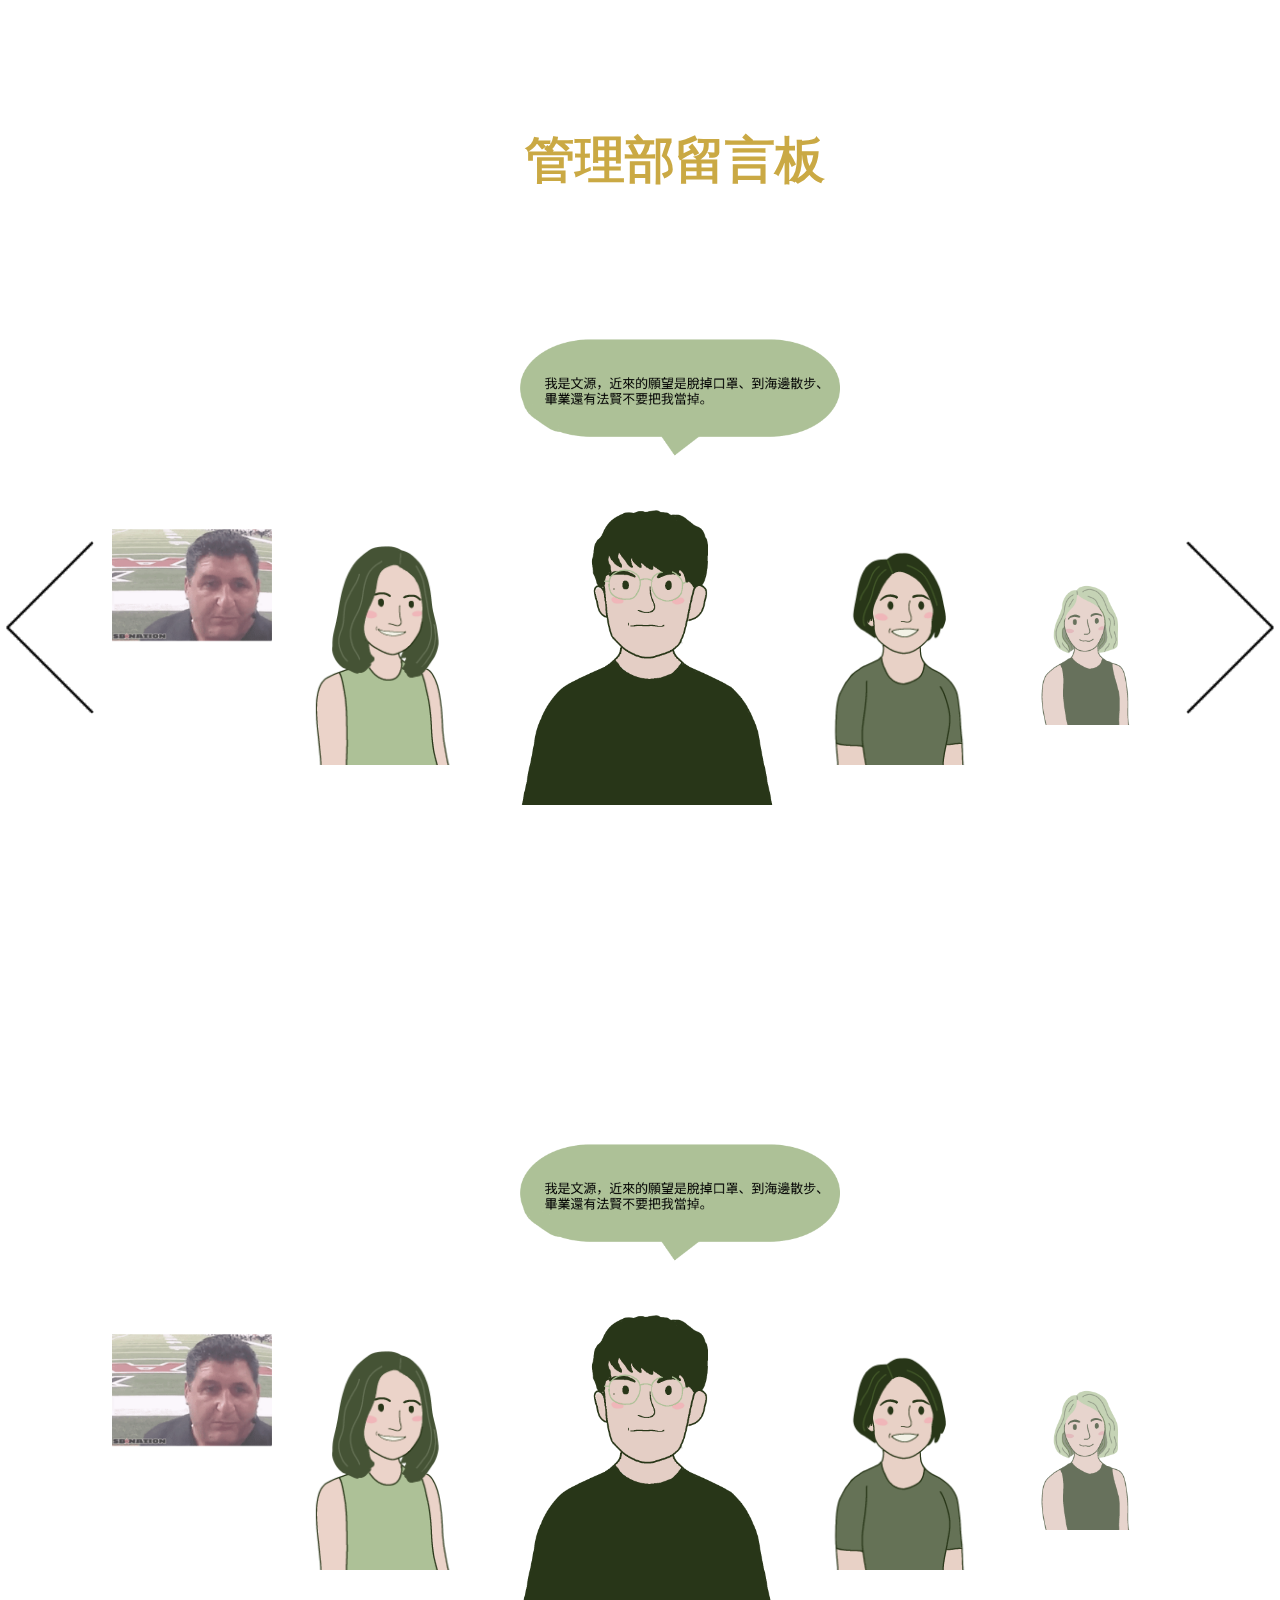
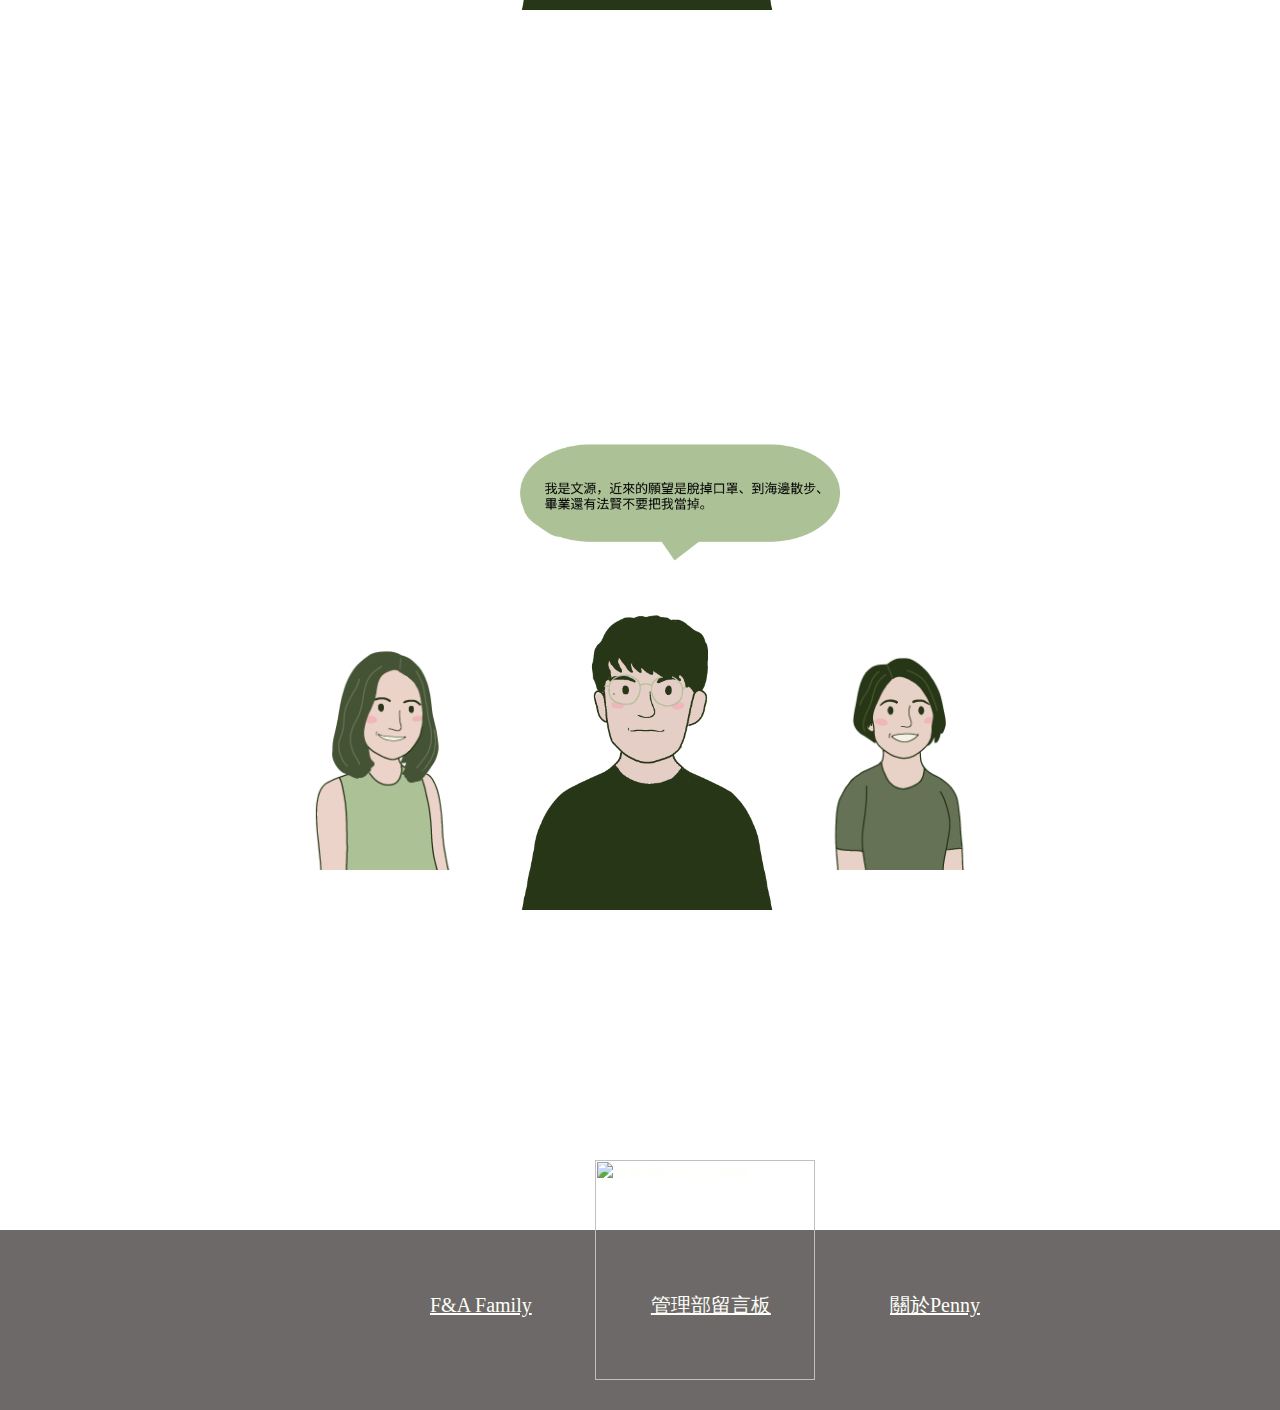
==== best_version/homepage_final.html @ 75b95387 "Add files via upload" ====
<html>

<head>
    <link rel="stylesheet" type="text/css" href="style.css" media="screen">
    <link rel="stylesheet" type="text/css" href="style-for-print.css" media="print">

    <style>
        
        .three_icons {
            width: 100vw;
            display: flex;
            flex-direction: row;
            justify-content: space-around;
        }

        .three_icons img {
            width: 80px;
            height: 80px;


        }

        button {
            display: flex;
            flex-direction: column;
            border: none;
            background-color: #FEFAE0;

        }

        .icon1-move img:active {
            cursor: pointer;
            animation-name: icon1-move-to-bag;
            animation-duration: 1s;
            animation-iteration-count: 1;
            animation-timing-function: ease-in-out;


        }


        @keyframes icon1-move-to-bag {
            from {

                transform: translateX(0) translatey(0);
            }

            to {
                transform: translateX(400px)translatey(-250px);

            }
        }

        .icon2-move img:active {
            cursor: pointer;
            animation-name: icon2-move-to-bag;
            animation-duration: 1s;
            animation-iteration-count: 1;
            animation-timing-function: ease-in-out
        }

        @keyframes icon2-move-to-bag {
            from {
                transform: translateX(0) translatey(0);

            }


            to {
                transform: translatey(-250px);

            }
        }


        .icon3-move img:active {
            cursor: pointer;
            animation-name: icon3-move-to-bag;
            animation-duration: 1s;
            animation-iteration-count: 1;
            animation-timing-function: ease-in-out
        }

        @keyframes icon3-move-to-bag {
            from {

                transform: translateX(0) translatey(0);

            }

            to {
                transform: translateX(-450px)translatey(-250px);
            }
        }


        .bag_opened {
            height: 100px;
            width: 100px;
            margin-left: auto;
            margin-right: auto;
            display: flex;
            flex-direction: column;
            justify-content: center;
            margin-bottom: 200px;
            position: relative
        }

        h6 {
            font-size: 18px;
            line-height: 29px;
            letter-spacing: 0.13em;
            text-align: center;
            color: #425828;

        }

        .divider {
            display: flex;
            flex-direction: column;
            justify-content: center;
            align-items: center;
            margin-bottom: 40px;
            margin-top: 100px
        }

        span {
            font-style: normal;
            font-weight: 400;
            font-size: 16px;
            line-height: 34px;
            text-align: center;
            color: #657256;
        }

        .divider-line-left {
            width: 500px;
            position: absolute;
            left: -100px;
            border: 1px solid #000000;
        }

        .divider-line-right {
            width: 500px;
            position: absolute;
            right: -100px;
            border: 1px solid #000000;
        }

        .header-logo img {
            display: block;
            margin-left: auto;
            margin-right: auto
        }


        .welcome-four-characters {
            text-align: center;
            margin-top: 30px;
        }

        body {
            background-color: #ffffff;
            width: 100vw;
            height: 100vh;
            margin: auto
        }

        /*carousel css*/
        html,
        body,
        main {
            width: 100%;
            height: 100%;
            margin: 0;
            padding: 0;
        }

        #carousel {
            position: relative;
            height: 400px;
            top: 60%;
            transform: translateY(-80%);

        }

        #carousel div {
            position: absolute;
            transition: transform 1s, left 1s, opacity 1s, z-index 0s;
            opacity: 1;
        }
        /*控制每個人物大小與位置*/
        #carousel div img {
            width: 400px;
            transition: width 1s;
        }
        /*中央圖片最左邊的人物如何移動、消失*/
        /*transform可以變形、移動路徑等*/
        #carousel div.hideLeft {
            left: 0%;
            opacity: 0;
            transform: translateY(50%) translateX(50%);
        }

        #carousel div.hideLeft img {
            width: 200px;
        }
        
        #carousel div.hideRight {
            left: 100%;
            opacity: 0;
            transform: translateY(50%) translateX(-50%);
        }

        #carousel div.hideRight img {
            width: 200px;
        }
        /*點下一個之後，前一個人物如何移動*/
        #carousel div.prev {
            z-index: 5;
            left: 30%;
            transform: translateY(50px) translateX(-50%);
        }

        #carousel div.prev img {
            width: 300px;
        }

        #carousel div.prevLeftSecond {
           
            left: 15%;
            transform: translateY(50%) translateX(-50%);
            opacity: .7;
            z-index: 4;

        }

        #carousel div.prevLeftSecond img {
            width: 200px;
        }

        #carousel div.selected {
            z-index: 10;
            left: 50%;
            transform: translateY(0px) translateX(-50%);
        }

        #carousel div.next {
            z-index: 5;
            left: 70%;
            transform: translateY(50px) translateX(-50%);
        }

        #carousel div.next img {
            width: 300px;
        }

        #carousel div.nextRightSecond {
            z-index: 4;
            left: 85%;
            transform: translateY(50%) translateX(-50%);
            opacity: .7;
        }

        #carousel div.nextRightSecond img {
            width: 200px;
        }

        /*.buttons {
            position: fixed;
            left: 50%;
            transform: translateX(-50%);
            bottom: 10px;
        }*/

        #prev {
            width: 100px;
            background-color: transparent;
            border: none;
            transform: rotate(0deg);
            position: absolute;
            left: 0;
            top: 60%;
        }

        #next {
            width: 100px;
            background-color: transparent;
            border: none;
            transform: rotate(0deg);
            position: absolute;
            right: 0;
            top: 60%;
        }

        h2 {
            display: none;
        }

        .selected h2 {
            position: absolute;
            top: -50px;
            left: 50%;
            display: block;

        }

        h1 {
            
            margin-top: 130px;
            display: flex;
            justify-content: center;
            padding: 10px;
            
            font-style: normal;
            font-weight: 900;
            font-size: 50px;
            line-height: 41px;
            text-align: center;
            color: #CAA944;

        }

        #carousel img {
            scale: 80%
        }

        .selected .bubble {
            position: absolute;
            
            top: -120px;
            left: 10%;
            display: block;
        }

        .bubble {
            display: none;
        }
        .selected .gif {
            position: absolute;
            display: block;
        }

        .gif {
            display: none;
        }

        /*footer*/
        .footer-block {
            width: 100%;
            height: 180px;
            background-color: #6d6968;
            margin: 0;
        }
        .footer {
            position: relative;
            bottom: 0;
            display: flex;
            padding: 0 65px;
            justify-content: center;
            align-items: center;
            flex-wrap: wrap;
            align-content: center;

        }

        .footerbar {
            display: flex;
            justify-content: space-between;
            width: 550px;
            padding-bottom: 30px;
        }

        .footerbar span a {
            list-style-type: none;
            font-size: 20px;
            color: #FEFFF9;
            font-weight: 500;
        }

        .footerbar lspan a:hover {
            text-decoration: none;
            color: #FEFFF9;
            cursor: grab;
            font-weight: 700;
        }

        .copyright {
            width: 220px;
            padding-top: 7px;
            color: #FEFFF9;
            font-size: 16px;
            font-weight: 500;
            position: absolute;
            bottom: 30px;
        }
        .m-footer {
            justify-content: center;
            align-items: center;
            flex-wrap: wrap;
            align-content: center;
            padding: 25 65px;

        }

        .m-copyright {
            bottom: 24px;
            font-size: 14px;
        }
        .m-footer-block {
            width: 390px;
            height: 60px;
            background-color: #6d6968;
        }
        
    </style>
</head>

<body>





    <!--carousel-->
    <main>

        <h1 style="padding-left: 80px;">管理部留言板</h1>

        <div id="carousel">

            <div class="prevLeftSecond">
                <div class="gif"><img src="./步步/ravens-baltimore.gif"></div>
                <div class="bubble"><img src="./步步/文源.png"></div>
                <img src="./步步/截圖 2022-06-23 下午9.52.37.png">
            </div>

            <div class="prev">
                <div class="bubble"><img src="./步步/Crystal.png"></div>
                <img src="./步步/晶A.png">
            </div>

            <div class="selected">
                <div class="bubble"><img src="./步步/文源.png"></div>
                <img src="./步步/莊A.png">
            </div>

            <div class="next">
                <div class="bubble"><img src="./步步/May.png"></div>
                <img src="./步步/玫 A.png">
            </div>

            <div class="nextRightSecond">
                <div class="bubble"><img src="./步步/Group 33 (1).png"></div>
                <img src="./步步/珊 A.png">
            </div>



        </div>

        <div class="buttons">
            <button id="prev">
                <img src="./步步/carousel left arrow.png">
            </button>

            <button id="next">
                <img src="./步步/carousel right arrow.png">
            </button>
        </div>
        

    </main>
    <main>
        <div id="carousel">

            <div class="prevLeftSecond">
                <div class="gif"><img src="./步步/ravens-baltimore.gif"></div>
                <div class="bubble"><img src="./步步/文源.png"></div>
                <img src="./步步/截圖 2022-06-23 下午9.52.37.png">
            </div>

            <div class="prev">
                <div class="bubble"><img src="./步步/Crystal.png"></div>
                <img src="./步步/晶A.png">
            </div>

            <div class="selected">
                <div class="bubble"><img src="./步步/文源.png"></div>
                <img src="./步步/莊A.png">
            </div>

            <div class="next">
                <div class="bubble"><img src="./步步/May.png"></div>
                <img src="./步步/玫 A.png">
            </div>

            <div class="nextRightSecond">
                <div class="bubble"><img src="./步步/Group 33 (1).png"></div>
                <img src="./步步/珊 A.png">
            </div>



        </div>

        <div class="buttons">
            <button id="prev">
                <img src="./步步/carousel left arrow.png">
            </button>

            <button id="next">
                <img src="./步步/carousel right arrow.png">
            </button>
        </div>
        

    </main>
    <main>
        <div id="carousel">



            <div class="prev">
                <div class="bubble"><img src="./步步/Crystal.png"></div>
                <img src="./步步/晶A.png">
            </div>

            <div class="selected">
                <div class="bubble"><img src="./步步/文源.png"></div>
                <img src="./步步/莊A.png">
            </div>

            <div class="next">
                <div class="bubble"><img src="./步步/May.png"></div>
                <img src="./步步/玫 A.png">
            </div>





        </div>

        <div class="buttons">
            <button id="prev">
                <img src="./步步/carousel left arrow.png">
            </button>

            <button id="next">
                <img src="./步步/carousel right arrow.png">
            </button>
        </div>
        

    </main>
    <div class="footer-block footer ">

        <div class=" footerbar footerbar span a footerbar span a:hover">
            <span><a href="../F&A Family/F&A Family.html">F&A Family</a></span>
            <span><a href="../best_version/homepage-button.html">管理部留言板</a></span>
            <span><a href="../About Penny/about Penny.html">關於Penny</a></span>
        </div>

        <img  src="../F&A Family/asset//icon/icon-footer.png" class=" copyright" alt="版權歸Penny拉嘻嘻">


    </div>

    <!--分割線-->
   



    <!--three icons in a row-->

    <script src="https://code.jquery.com/jquery-3.6.0.slim.min.js"
        integrity="sha256-u7e5khyithlIdTpu22PHhENmPcRdFiHRjhAuHcs05RI=" crossorigin="anonymous"></script>

    <script>
        function moveToSelected(element) {

            if (element == "next") {
                var selected = $(".selected").next();
            } else if (element == "prev") {
                var selected = $(".selected").prev();
            } else {
                var selected = element;
            }

            var next = $(selected).next();
            var prev = $(selected).prev();
            var prevSecond = $(prev).prev();
            var nextSecond = $(next).next();

            $(selected).removeClass().addClass("selected");

            $(prev).removeClass().addClass("prev");
            $(next).removeClass().addClass("next");

            $(nextSecond).removeClass().addClass("nextRightSecond");
            $(prevSecond).removeClass().addClass("prevLeftSecond");

            $(nextSecond).nextAll().removeClass().addClass('hideRight');
            $(prevSecond).prevAll().removeClass().addClass('hideLeft');

        }

        // Eventos teclado
        $(document).keydown(function (e) {
            switch (e.which) {
                case 37: // left
                    moveToSelected('prev');
                    break;

                case 39: // right
                    moveToSelected('next');
                    break;

                default: return;
            }
            e.preventDefault();
        });

        $('#carousel div').click(function () {
            moveToSelected($(this));
        });

        $('#prev').click(function () {
            moveToSelected('prev');
        });

        $('#next').click(function () {
            moveToSelected('next');
        });
    </script>
</body>

</html>
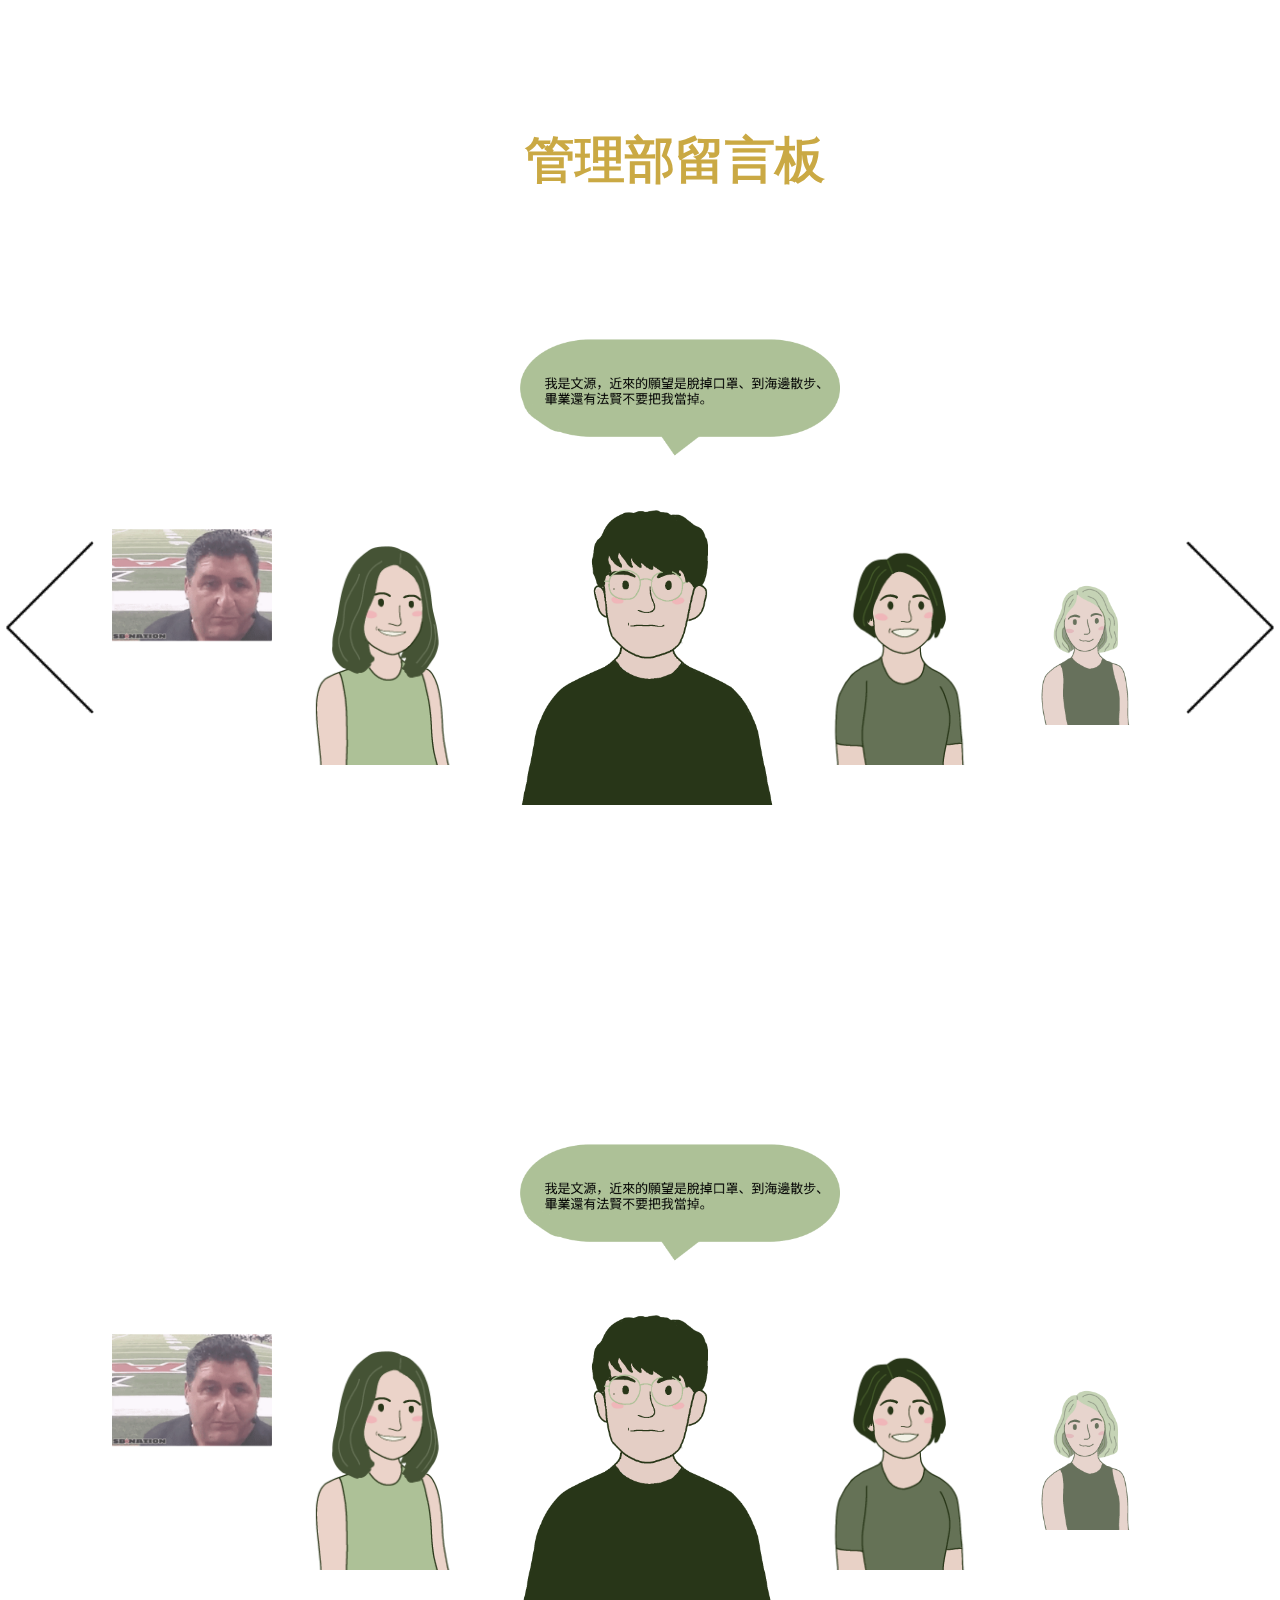
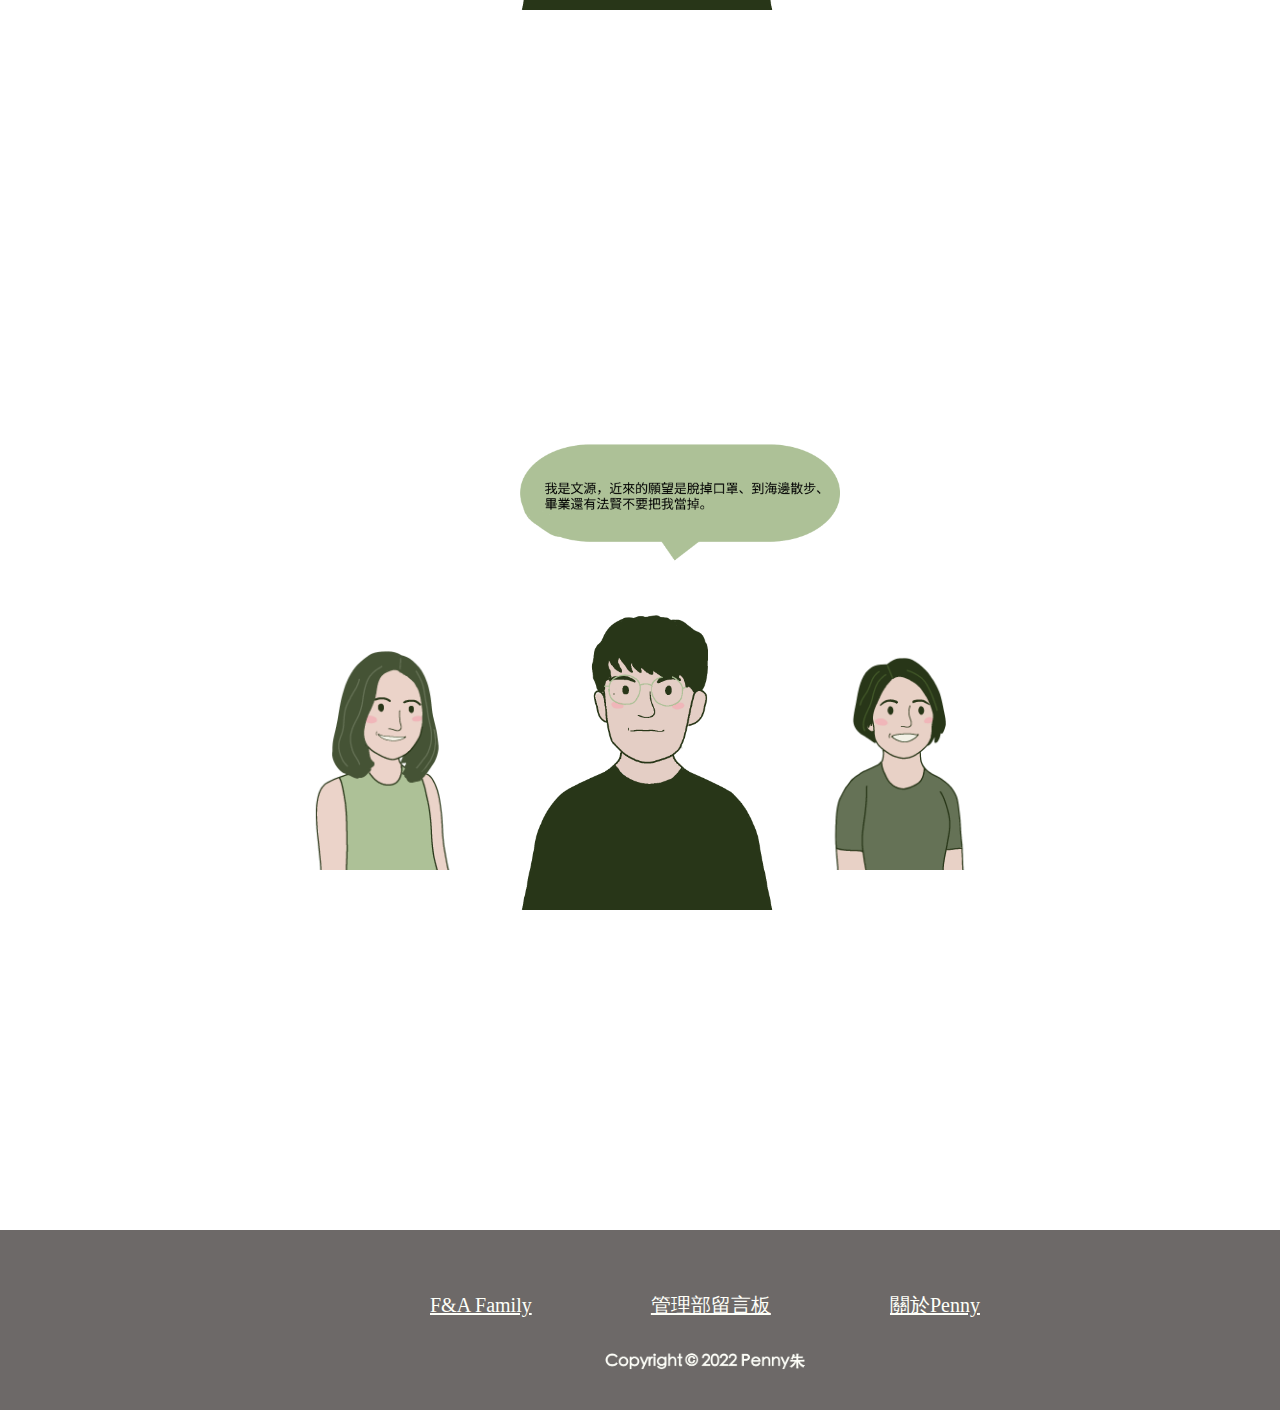
==== commit 310def5b: "Add files via upload" ====
--- a/best_version/homepage_final.html
+++ b/best_version/homepage_final.html
@@ -557,7 +557,7 @@
     <div class="footer-block footer ">
 
         <div class=" footerbar footerbar span a footerbar span a:hover">
-            <span><a href="../F&A Family/F&A Family.html">F&A Family</a></span>
+            <span><a href="../F&A Family/index.html">F&A Family</a></span>
             <span><a href="../best_version/homepage-button.html">管理部留言板</a></span>
             <span><a href="../About Penny/about Penny.html">關於Penny</a></span>
         </div>
